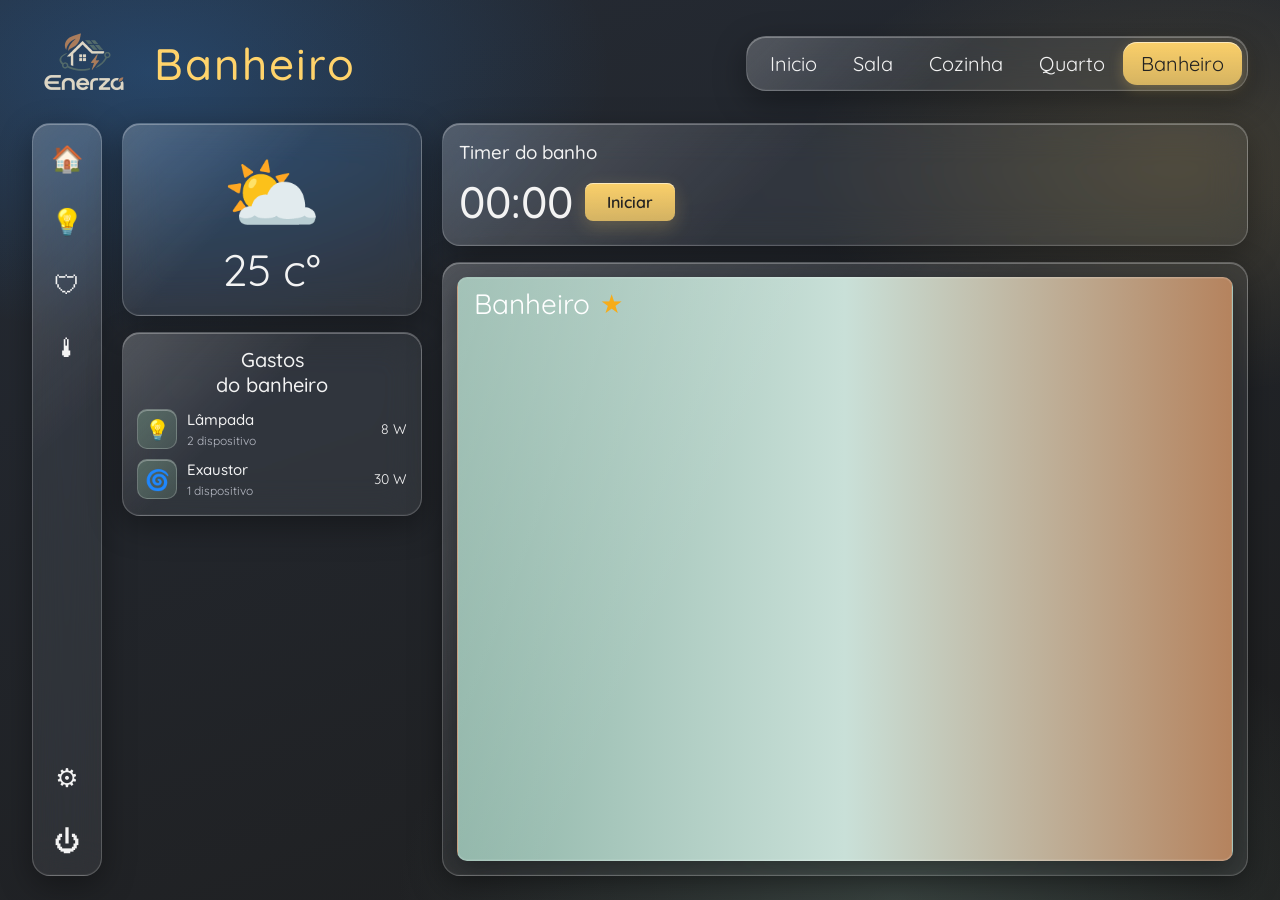
==== EXPO2026/Enerza/html/banheiro.html @ 9002fa0a "Add files via upload" ====
<!DOCTYPE html>
<html lang="pt-BR">

<head>
    <meta charset="utf-8">
    <meta name="viewport" content="width=device-width, initial-scale=1">
    <title>Enerzā - Banheiro</title>
    <link href="https://fonts.googleapis.com/css2?family=Quicksand:wght@400;500;600&display=swap" rel="stylesheet">
    <link rel="stylesheet" href="css/style.css">
</head>

<body>
    <div class="scr">
        <header>
            <div class="logo"><img src="css/img/logoEnerza.png" alt="Logo Enerzā"></div>
            <h1 class="t">Banheiro</h1>
            <div class="tabs"><a href="inicio.html">Inicio</a><a href="sala.html">Sala</a><a
                    href="cozinha.html">Cozinha</a><a href="quarto.html">Quarto</a><a href="banheiro.html"
                    class=on>Banheiro</a></div>
        </header>
        <div class="grid ">
            <nav class="box"><a href="inicio.html">🏠</a><a href="dispositivos.html">💡</a><a
                    href="usuario.html">🛡</a><a href="sala.html">🌡</a>
                <div class="sp"></div><a href="configuracao.html">⚙️</a><a href="index2.html">⏻</a>
            </nav>
            <div class="col">
                <div class="box weather">
                    <div class="ico">⛅</div>
                    <div class="tt">25 c°</div>
                </div>
                <div class="box energy">
                    <h3>Gastos<br>do banheiro</h3>
                    <div class="row">
                        <div class="ic">💡</div>
                        <div><b>Lâmpada</b><small>2 dispositivo</small></div><span class="w">8 W</span>
                    </div>
                    <div class="row">
                        <div class="ic">🌀</div>
                        <div><b>Exaustor</b><small>1 dispositivo</small></div><span class="w">30 W</span>
                    </div>
                </div>
            </div>
            <div class="right">
                <div class="box pad">
                    <h3>Timer do banho</h3>
                    <div class="chips">
                        <div class="big">00:00</div><a class="btn" href="#">Iniciar</a>
                    </div>
                </div>
                <div class="box rooms">
                    <div class="view p-banheiro">
                        <div class="tag">Banheiro <label class="star"><input type="checkbox" checked>★</label></div>
                    </div>
                </div>
            </div>
        </div>
    </div>
</body>

</html>
---- EXPO2026/Enerza/html/css/style.css ----
/* Enerzā - CSS compartilhado */
:root {
  --bg: #1e1e1e;
  --panel: #2f3541;
  --card: #363c48;
  --line: #c9ccd3;
  --txt: #f3f3f3;
  --mut: #b8bcc6;
  --y: #ffd36b;
  --g: #4cd137
}

* {
  box-sizing: border-box
}

body {
  margin: 0;
  background: var(--bg);
  color: var(--txt);
  font-family: 'Quicksand', system-ui, sans-serif;
  padding: 0
}

html,
body {
  height: 100%
}

a {
  color: inherit;
  text-decoration: none
}

.scr {
  width: 100%;
  min-height: 100vh;
  background: #252b35;
  padding: 24px 32px;
  display: flex;
  flex-direction: column
}

.box {
  border: 1px solid var(--line);
  border-radius: 12px;
  background: var(--panel);
  box-shadow: 0 3px 6px #0005
}

.y {
  color: var(--y)
}

.btn {
  display: inline-block;
  background: var(--y);
  color: #222;
  border: 0;
  border-radius: 8px;
  padding: 9px 22px;
  font: 600 16px Quicksand, sans-serif;
  cursor: pointer
}

.btn.o {
  background: none;
  color: var(--txt);
  border: 1px solid var(--line)
}

.lg {
  font-size: 26px;
  font-weight: 600;
  letter-spacing: 1px
}

/* entrada */
.auth,
.land {
  display: grid;
  grid-template-columns: 1fr 1fr;
  min-height: calc(100vh - 48px);
  border-radius: 8px;
  overflow: hidden;
  background: linear-gradient(135deg, #1c2029, #2b323f)
}

.land {
  align-items: center;
  padding: 30px 50px
}

.land h1 {
  font-size: 46px;
  font-weight: 500;
  margin: 10px 0 24px
}

.bot {
  font-size: 200px;
  text-align: center
}

.auth .l {
  padding: 40px;
  display: flex;
  flex-direction: column;
  justify-content: center;
  background: repeating-linear-gradient(45deg, #2a303b 0 24px, #1a1e26 24px 48px)
}

.auth .l h2 {
  font-size: 38px;
  font-weight: 500;
  margin: 0;
  max-width: 300px
}

.auth .r {
  padding: 40px 60px;
  display: flex;
  flex-direction: column;
  justify-content: center;
  gap: 12px;
  background: #202530
}

.auth h3 {
  margin: 0;
  font-size: 28px;
  font-weight: 500
}

.auth input[type=text],
.auth input[type=email],
.auth input[type=password] {
  width: 100%;
  padding: 10px 12px;
  border-radius: 6px;
  border: 1px solid #888;
  background: #e9e9ee;
  font: 16px Quicksand, sans-serif
}

.auth label {
  font-size: 13px;
  color: var(--mut)
}

.soc {
  display: flex;
  gap: 10px
}

.soc a {
  flex: 1;
  background: #eee;
  color: #222;
  border-radius: 6px;
  padding: 8px;
  font-weight: 600;
  text-align: center
}

.link {
  color: var(--y);
  font-size: 13px
}

/* cabeçalho */
header {
  display: flex;
  align-items: center;
  gap: 22px;
  flex-wrap: wrap
}

.logo {
  font-size: 26px;
  font-weight: 600;
  color: #ece6d8;
  text-align: center;
  line-height: 1
}

.logo span {
  display: block;
  font-size: 30px
}

h1.t {
  font-weight: 500;
  font-size: 44px;
  color: var(--y);
  margin: 0;
  letter-spacing: 2px
}

.tabs {
  margin-left: auto;
  display: flex;
  background: var(--card);
  border-radius: 18px;
  padding: 5px;
  box-shadow: 0 2px 6px #0006;
  flex-wrap: wrap
}

.tabs a {
  font-size: 20px;
  padding: 9px 18px;
  border-radius: 14px
}

.tabs a.on {
  background: var(--y);
  color: #222
}

.tabs a:hover:not(.on) {
  background: #ffffff14
}

/* layout */
.grid {
  display: grid;
  grid-template-columns: 70px 300px 1fr;
  gap: 20px;
  margin-top: 20px;
  flex: 1
}

.grid.w2c {
  grid-template-columns: 70px 1fr
}

nav {
  display: flex;
  flex-direction: column;
  align-items: center;
  padding: 12px 0;
  gap: 18px
}

nav a {
  font-size: 26px;
  padding: 6px 8px;
  border-radius: 10px
}

nav a.on,
nav a:hover {
  background: #ffffff1c
}

nav .sp {
  flex: 1
}

.col,
.right {
  display: flex;
  flex-direction: column;
  gap: 16px
}

.weather {
  text-align: center;
  padding: 18px 10px
}

.weather .ico {
  font-size: 80px
}

.weather .tt {
  font-size: 44px
}

.energy {
  padding: 14px 14px 6px
}

.energy h3 {
  margin: 0 0 12px;
  font-weight: 500;
  font-size: 20px;
  text-align: center
}

.row {
  display: flex;
  align-items: center;
  gap: 10px;
  margin-bottom: 10px
}

.ic {
  width: 40px;
  height: 40px;
  border-radius: 10px;
  background: #5a7068;
  display: grid;
  place-items: center;
  flex: none;
  font-size: 20px
}

.row b {
  font-weight: 500;
  font-size: 15px;
  display: block
}

.row small {
  font-size: 12px;
  color: var(--mut)
}

.row .w {
  margin-left: auto;
  font-size: 14px
}

.top {
  display: grid;
  grid-template-columns: 1fr 1fr;
  gap: 16px
}

.music {
  background: linear-gradient(#6b6f76, #5d6168);
  padding: 10px 12px;
  display: flex;
  flex-direction: column;
  gap: 8px
}

.m1 {
  display: flex;
  gap: 8px;
  align-items: center
}

.cover {
  width: 34px;
  height: 34px;
  border-radius: 5px;
  background: linear-gradient(135deg, #e91e8c, #3b2bd6)
}

.m1 b {
  font-size: 12px;
  display: block
}

.m1 small {
  font-size: 12px;
  color: #ddd
}

.bar {
  height: 4px;
  background: #ffffff55;
  border-radius: 3px
}

.bar i {
  display: block;
  height: 100%;
  width: 40%;
  background: #fff;
  border-radius: 3px
}

.ctl {
  display: flex;
  justify-content: center;
  gap: 30px;
  font-size: 22px
}

.wifi {
  padding: 10px 14px
}

.w1 {
  display: flex;
  align-items: center;
  gap: 8px;
  padding-bottom: 8px;
  border-bottom: 1px solid #8a8f99
}

.w1 b {
  color: var(--y);
  font-weight: 500;
  font-size: 17px;
  display: block;
  line-height: 1
}

.w1 small {
  font-size: 12px
}

.w2 {
  display: flex;
  justify-content: space-between;
  margin-top: 8px;
  font-size: 11px;
  gap: 6px
}

.w2 em {
  font-style: normal;
  color: var(--y);
  font-size: 13px;
  display: block
}

/* toggle (checkbox) */
.tg {
  margin-left: auto;
  position: relative;
  display: inline-block;
  width: 46px;
  height: 24px;
  flex: none
}

.tg input {
  opacity: 0;
  position: absolute;
  inset: 0;
  margin: 0;
  cursor: pointer;
  z-index: 1
}

.tg span {
  position: absolute;
  inset: 0;
  background: #777;
  border-radius: 14px;
  transition: .2s
}

.tg span::after {
  content: "";
  position: absolute;
  top: 3px;
  left: 3px;
  width: 18px;
  height: 18px;
  border-radius: 50%;
  background: #fff;
  transition: .2s
}

.tg input:checked+span {
  background: var(--g)
}

.tg input:checked+span::after {
  left: 25px
}

/* cômodos */
.rooms {
  padding: 14px;
  display: flex;
  flex-direction: column;
  gap: 14px;
  flex: 1
}

.view {
  position: relative;
  border-radius: 10px;
  overflow: hidden;
  border: 1px solid var(--line);
  min-height: 220px;
  flex: 1
}

.view .tag {
  position: absolute;
  left: 16px;
  top: 8px;
  font-size: 28px;
  display: flex;
  align-items: center;
  gap: 10px
}

.star {
  position: relative;
  font-size: 26px;
  cursor: pointer;
  color: #111
}

.star input {
  position: absolute;
  opacity: 0;
  inset: 0;
  cursor: pointer
}

.star:has(input:checked) {
  color: #f5a300
}

.p-quarto {
  background: linear-gradient(90deg, #b9895a 0 18%, #9bb3c7 18% 62%, #a97b4f 62%);
  color: #111
}

.p-sala {
  background: linear-gradient(#cfd8df, #9bb0c0 55%, #7d6a58 55%);
  color: #111
}

.p-cozinha {
  background: linear-gradient(135deg, #d9a36b, #8a5a3a 50%, #e8c9a0);
  color: #fff
}

.p-banheiro {
  background: linear-gradient(90deg, #8fb5a8, #c9e0d8 50%, #b5835e);
  color: #fff
}

.p-cam {
  background: linear-gradient(#2e2e2e, #161616);
  color: #eee
}

.live {
  position: absolute;
  right: 14px;
  top: 14px;
  font-size: 12px;
  background: #d33;
  border-radius: 10px;
  padding: 2px 8px
}

.pad {
  padding: 16px
}

.pad h3 {
  margin: 0 0 10px;
  font-weight: 500
}

.big {
  font-size: 44px;
  font-weight: 500
}

.chips {
  display: flex;
  gap: 12px;
  flex-wrap: wrap;
  align-items: center
}

.chip {
  background: var(--card);
  border: 1px solid var(--line);
  border-radius: 12px;
  padding: 12px 16px;
  min-width: 130px;
  text-align: center
}

.tiles {
  display: grid;
  grid-template-columns: repeat(2, 1fr);
  gap: 12px
}

.tile {
  display: block;
  border-radius: 10px;
  height: 22vh;
  min-height: 130px;
  position: relative;
  cursor: pointer;
  border: 2px solid transparent;
  padding: 10px;
  font-size: 18px;
  font-weight: 600;
  text-shadow: 0 1px 3px #000
}

.tile input {
  position: absolute;
  opacity: 0
}

.tile:has(input:checked) {
  border-color: var(--y)
}

/* configurações */
.cfg {
  display: flex;
  gap: 40px;
  justify-content: center;
  align-items: center;
  min-height: 60vh;
  flex-wrap: wrap
}

.cbtn {
  width: 200px;
  height: 170px;
  border-radius: 14px;
  background: var(--card);
  border: 1px solid var(--line);
  font-size: 20px;
  display: flex;
  flex-direction: column;
  align-items: center;
  justify-content: center;
  gap: 10px
}

.cbtn span {
  font-size: 54px
}

.cbtn:hover {
  border-color: var(--y);
  color: var(--y)
}

.prof {
  display: flex;
  align-items: center;
  gap: 16px;
  padding: 14px;
  margin-bottom: 14px
}

.av {
  width: 56px;
  height: 56px;
  border-radius: 50%;
  background: #aab;
  display: grid;
  place-items: center;
  font-size: 28px
}

.pref {
  display: grid;
  grid-template-columns: 1fr 1fr;
  gap: 14px
}

.pref .box {
  padding: 14px
}

.pref h4 {
  margin: 0 0 10px;
  font-weight: 500;
  color: var(--y)
}

.pref select {
  width: 100%;
  padding: 8px;
  border-radius: 6px;
  border: 1px solid #777;
  background: #e9e9ee;
  margin-bottom: 8px;
  font-family: inherit
}

.chk {
  display: flex;
  gap: 8px;
  align-items: center;
  font-size: 14px;
  margin-bottom: 8px
}

.dev {
  display: grid;
  grid-template-columns: repeat(3, 1fr);
  gap: 14px
}

.dc {
  background: var(--card);
  border: 1px solid var(--line);
  border-radius: 12px;
  padding: 16px;
  text-align: center;
  cursor: pointer;
  display: flex;
  flex-direction: column;
  align-items: center;
  gap: 4px;
  position: relative
}

.dc input {
  position: absolute;
  opacity: 0
}

.dc .e {
  font-size: 40px
}

.dc:has(input:checked) {
  color: var(--y);
  border-color: var(--y)
}

.dc small {
  color: var(--mut)
}

@media(max-width:820px) {
  .scr {
    padding: 14px
  }

  .grid,
  .grid.w2c {
    grid-template-columns: 58px 1fr
  }

  .right {
    grid-column: 1/-1
  }

  .top,
  .auth,
  .land,
  .pref {
    grid-template-columns: 1fr
  }

  .dev {
    grid-template-columns: 1fr 1fr
  }

  h1.t {
    font-size: 32px
  }

  .tabs {
    margin-left: 0
  }

  .bot {
    font-size: 110px
  }
}

/* ==========================================================
   GLACIAL GLASS — camada visual (mesma paleta do app)
   Só transparência, blur, reflexos, gradientes e sombras.
   ========================================================== */
:root {
  --glass: rgba(255, 255, 255, .07);
  --glass-hi: rgba(255, 255, 255, .16);
  --glass-edge: rgba(255, 255, 255, .20);
  --glass-shadow: 0 10px 32px rgba(0, 0, 0, .35), inset 0 1px 0 rgba(255, 255, 255, .28), inset 0 -1px 0 rgba(255, 255, 255, .04);
  --blur: blur(18px) saturate(140%);
}

/* fundo com profundidade: luzes suaves nas cores da marca */
body {
  background:
    radial-gradient(55% 45% at 12% 8%, rgba(45, 140, 240, .28), transparent 65%),
    radial-gradient(45% 40% at 92% 18%, rgba(255, 211, 107, .15), transparent 65%),
    radial-gradient(60% 55% at 70% 100%, rgba(90, 112, 104, .45), transparent 65%),
    linear-gradient(160deg, #252b35, #1e1e1e);
  background-attachment: fixed;
}

.scr {
  background: transparent
}

/* superfícies de vidro */
.box,
.tabs,
.chip,
.cbtn,
.dc,
.auth .r {
  background: linear-gradient(135deg, var(--glass-hi), rgba(255, 255, 255, 0) 42%), var(--glass);
  -webkit-backdrop-filter: var(--blur);
  backdrop-filter: var(--blur);
  border: 1px solid var(--glass-edge);
  box-shadow: var(--glass-shadow);
}

.box {
  border-radius: 18px
}

.tabs {
  border-radius: 20px
}

.chip {
  border-radius: 14px
}

/* menu lateral */
nav a {
  transition: .2s
}

nav a.on,
nav a:hover {
  background: linear-gradient(180deg, rgba(255, 211, 107, .28), rgba(255, 211, 107, .10));
  box-shadow: inset 0 1px 0 rgba(255, 255, 255, .35), 0 4px 14px rgba(255, 211, 107, .12)
}

/* abas */
.tabs a {
  transition: .2s
}

.tabs a.on {
  background: linear-gradient(180deg, rgba(255, 211, 107, .98), rgba(255, 211, 107, .78));
  color: #222;
  box-shadow: inset 0 1px 0 rgba(255, 255, 255, .55), 0 4px 14px rgba(255, 211, 107, .25)
}

.tabs a:hover:not(.on) {
  background: rgba(255, 255, 255, .12)
}

/* botões */
.btn {
  background: linear-gradient(180deg, rgba(255, 211, 107, .98), rgba(255, 211, 107, .78));
  box-shadow: inset 0 1px 0 rgba(255, 255, 255, .55), 0 6px 18px rgba(255, 211, 107, .22);
  transition: .2s
}

.btn:hover {
  transform: translateY(-1px);
  box-shadow: inset 0 1px 0 rgba(255, 255, 255, .6), 0 10px 24px rgba(255, 211, 107, .32)
}

.btn.o {
  background: linear-gradient(135deg, var(--glass-hi), rgba(255, 255, 255, 0) 60%), var(--glass);
  color: var(--txt);
  border: 1px solid var(--glass-edge);
  -webkit-backdrop-filter: var(--blur);
  backdrop-filter: var(--blur);
  box-shadow: var(--glass-shadow)
}

/* tela de login / cadastro / inicial */
.auth,
.land {
  background: transparent;
  border: 1px solid var(--glass-edge);
  box-shadow: var(--glass-shadow);
  -webkit-backdrop-filter: blur(8px);
  backdrop-filter: blur(8px)
}

.auth .l {
  background: repeating-linear-gradient(45deg, rgba(255, 255, 255, .06) 0 24px, rgba(255, 255, 255, .01) 24px 48px), linear-gradient(135deg, rgba(45, 140, 240, .10), rgba(90, 112, 104, .18))
}

.auth .r {
  border-radius: 0;
  border-width: 0 0 0 1px;
  box-shadow: inset 1px 0 0 rgba(255, 255, 255, .2)
}

.auth input[type=text],
.auth input[type=email],
.auth input[type=password],
.pref select {
  background: rgba(255, 255, 255, .10);
  color: var(--txt);
  border: 1px solid var(--glass-edge);
  box-shadow: inset 0 2px 6px rgba(0, 0, 0, .25);
  -webkit-backdrop-filter: blur(8px);
  backdrop-filter: blur(8px);
  outline: none;
  transition: .2s
}

.auth input:focus,
.pref select:focus {
  border-color: var(--y);
  box-shadow: inset 0 2px 6px rgba(0, 0, 0, .25), 0 0 0 3px rgba(255, 211, 107, .2)
}

.pref select option {
  background: #2f3541;
  color: #f3f3f3
}

.soc a {
  background: linear-gradient(135deg, rgba(255, 255, 255, .22), rgba(255, 255, 255, .08));
  color: var(--txt);
  border: 1px solid var(--glass-edge);
  box-shadow: inset 0 1px 0 rgba(255, 255, 255, .3);
  transition: .2s
}

.soc a:hover {
  background: rgba(255, 255, 255, .26)
}

/* ícones, toggles, player */
.ic {
  background: linear-gradient(135deg, rgba(90, 112, 104, .85), rgba(90, 112, 104, .45));
  border: 1px solid var(--glass-edge);
  box-shadow: inset 0 1px 0 rgba(255, 255, 255, .3)
}

.tg span {
  background: rgba(255, 255, 255, .22);
  box-shadow: inset 0 1px 3px rgba(0, 0, 0, .35)
}

.tg span::after {
  box-shadow: 0 2px 6px rgba(0, 0, 0, .4), inset 0 1px 0 #fff
}

.tg input:checked+span {
  background: linear-gradient(180deg, rgba(76, 209, 55, .95), rgba(76, 209, 55, .7))
}

.music {
  background: linear-gradient(135deg, rgba(255, 255, 255, .28), rgba(255, 255, 255, .06) 55%), rgba(107, 111, 118, .45)
}

.bar {
  background: rgba(255, 255, 255, .28);
  box-shadow: inset 0 1px 2px rgba(0, 0, 0, .3)
}

/* imagens / câmeras: moldura de vidro e reflexo diagonal */
.view {
  border-color: var(--glass-edge);
  box-shadow: 0 8px 24px rgba(0, 0, 0, .35), inset 0 0 0 1px rgba(255, 255, 255, .08)
}

.view::after {
  content: "";
  position: absolute;
  inset: 0;
  pointer-events: none;
  background: linear-gradient(115deg, rgba(255, 255, 255, .18), rgba(255, 255, 255, 0) 35%)
}

.live {
  background: rgba(211, 51, 51, .85);
  -webkit-backdrop-filter: blur(6px);
  backdrop-filter: blur(6px)
}

.tile {
  border-color: rgba(255, 255, 255, .22);
  box-shadow: 0 6px 18px rgba(0, 0, 0, .3), inset 0 1px 0 rgba(255, 255, 255, .3);
  transition: .2s
}

.tile:hover {
  transform: translateY(-2px)
}

/* cards de dispositivos e botões de configuração */
.dc,
.cbtn {
  border-radius: 18px;
  transition: .2s
}

.dc:hover,
.cbtn:hover {
  transform: translateY(-3px);
  background: linear-gradient(135deg, rgba(255, 255, 255, .22), rgba(255, 255, 255, 0) 45%), rgba(255, 211, 107, .08)
}

.dc:has(input:checked) {
  background: linear-gradient(135deg, rgba(255, 211, 107, .28), rgba(255, 211, 107, .06) 60%), var(--glass);
  box-shadow: var(--glass-shadow), 0 0 24px rgba(255, 211, 107, .12)
}

.av {
  background: linear-gradient(135deg, rgba(255, 255, 255, .5), rgba(255, 255, 255, .2));
  border: 1px solid var(--glass-edge)
}

/* acessibilidade e fallback */
@media(prefers-reduced-transparency:reduce) {

  .box,
  .tabs,
  .chip,
  .cbtn,
  .dc,
  .auth .r {
    background: #363c48;
    -webkit-backdrop-filter: none;
    backdrop-filter: none
  }
}

@supports not ((backdrop-filter:blur(1px)) or (-webkit-backdrop-filter:blur(1px))) {

  .box,
  .tabs,
  .chip,
  .cbtn,
  .dc,
  .auth .r {
    background: rgba(54, 60, 72, .92)
  }
}
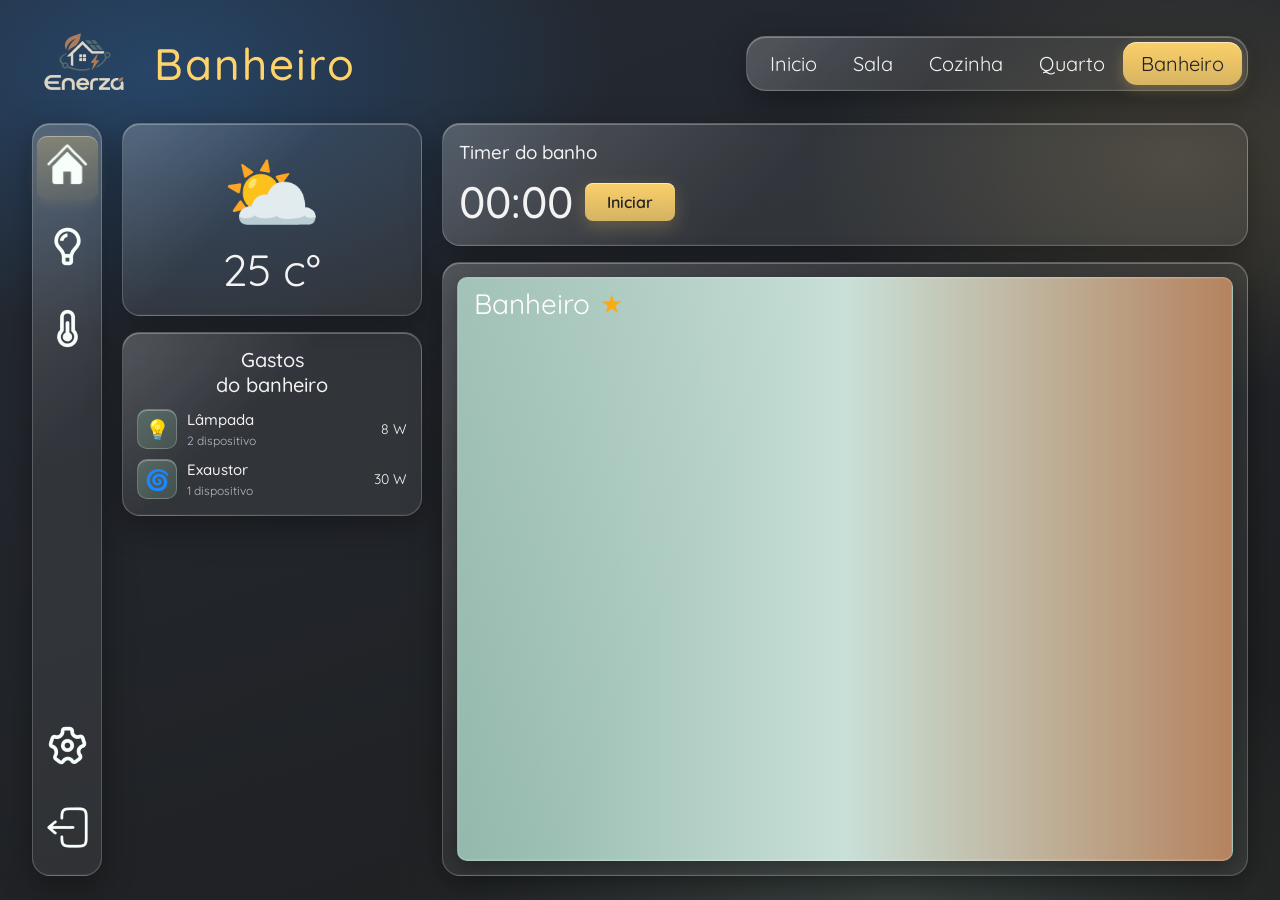
==== commit 78cc0ffc: "novo commit" ====
--- a/EXPO2026/Enerza/html/banheiro.html
+++ b/EXPO2026/Enerza/html/banheiro.html
@@ -4,7 +4,7 @@
 <head>
     <meta charset="utf-8">
     <meta name="viewport" content="width=device-width, initial-scale=1">
-    <title>Enerzā - Banheiro</title>
+    <title>Enerza - Banheiro</title>
     <link href="https://fonts.googleapis.com/css2?family=Quicksand:wght@400;500;600&display=swap" rel="stylesheet">
     <link rel="stylesheet" href="css/style.css">
 </head>
@@ -19,9 +19,15 @@
                     class=on>Banheiro</a></div>
         </header>
         <div class="grid ">
-            <nav class="box"><a href="inicio.html">🏠</a><a href="dispositivos.html">💡</a><a
-                    href="usuario.html">🛡</a><a href="sala.html">🌡</a>
-                <div class="sp"></div><a href="configuracao.html">⚙️</a><a href="index2.html">⏻</a>
+            <nav class="box"><a href="inicio.html" class=on><img src="css/img/casa.png" alt="Início"></a>
+                <a href="dispositivos.html"><img src="css/img/lampada.png" alt="Dispositivos"></a>
+            
+                <a href="sala.html"><img src="css/img/temp.png" alt="Sala"></a>
+
+                <div class="sp"></div>
+                
+                <a href="configuracao.html"><img src="css/img/config.png" alt="Configurações"></a>
+                <a href="index2.html" id="sair" title="Sair"><img src="css/img/saida.png" alt="Sair"></a>
             </nav>
             <div class="col">
                 <div class="box weather">
--- a/EXPO2026/Enerza/html/css/style.css
+++ b/EXPO2026/Enerza/html/css/style.css
@@ -272,6 +272,10 @@
 
 .weather .ico {
   font-size: 80px
+}
+
+.fontcarregando {
+  font-size: 44px;
 }
 
 .weather .tt {
@@ -780,7 +784,14 @@
   --blur: blur(18px) saturate(140%);
 }
 
-/* fundo com profundidade: luzes suaves nas cores da marca */
+/* fundo com profundidade: luzes suaves nas cores da marca 
+
+caso queira deixar igual do figma
+background: linear-gradient(180deg, #222831 25%, #393E46 75%);
+  background-attachment: fixed;
+
+
+*/
 body {
   background:
     radial-gradient(55% 45% at 12% 8%, rgba(45, 140, 240, .28), transparent 65%),
@@ -802,8 +813,8 @@
 .dc,
 .auth .r {
   background: linear-gradient(135deg, var(--glass-hi), rgba(255, 255, 255, 0) 42%), var(--glass);
-  -webkit-backdrop-filter: var(--blur);
-  backdrop-filter: var(--blur);
+  /*-webkit-backdrop-filter: var(--blur);
+  backdrop-filter: var(--blur);*/
   border: 1px solid var(--glass-edge);
   box-shadow: var(--glass-shadow);
 }
@@ -1031,4 +1042,38 @@
   .auth .r {
     background: rgba(54, 60, 72, .92)
   }
+}
+
+.login-links {
+  display: flex;
+  justify-content: space-between;
+  align-items: center;
+  width: 100%; /* Garante que o container ocupe toda a largura disponível */
+  margin-bottom: 15px; /* Espaçamento em relação aos botões abaixo */
+}
+
+
+/* Estilo usuarios */
+
+.nome {
+    font-size: 2em;
+    font-weight: bold;
+    unicode-bidi: isolate;
+}
+
+.infopq{
+    font-size: 1em;
+    unicode-bidi: isolate;
+
+
+}
+
+/* Estilo familias */
+.fam {
+  display: flex;
+  align-items: center;
+  gap: 16px;
+  padding: 14px;
+  margin-bottom: 12px
+  
 }
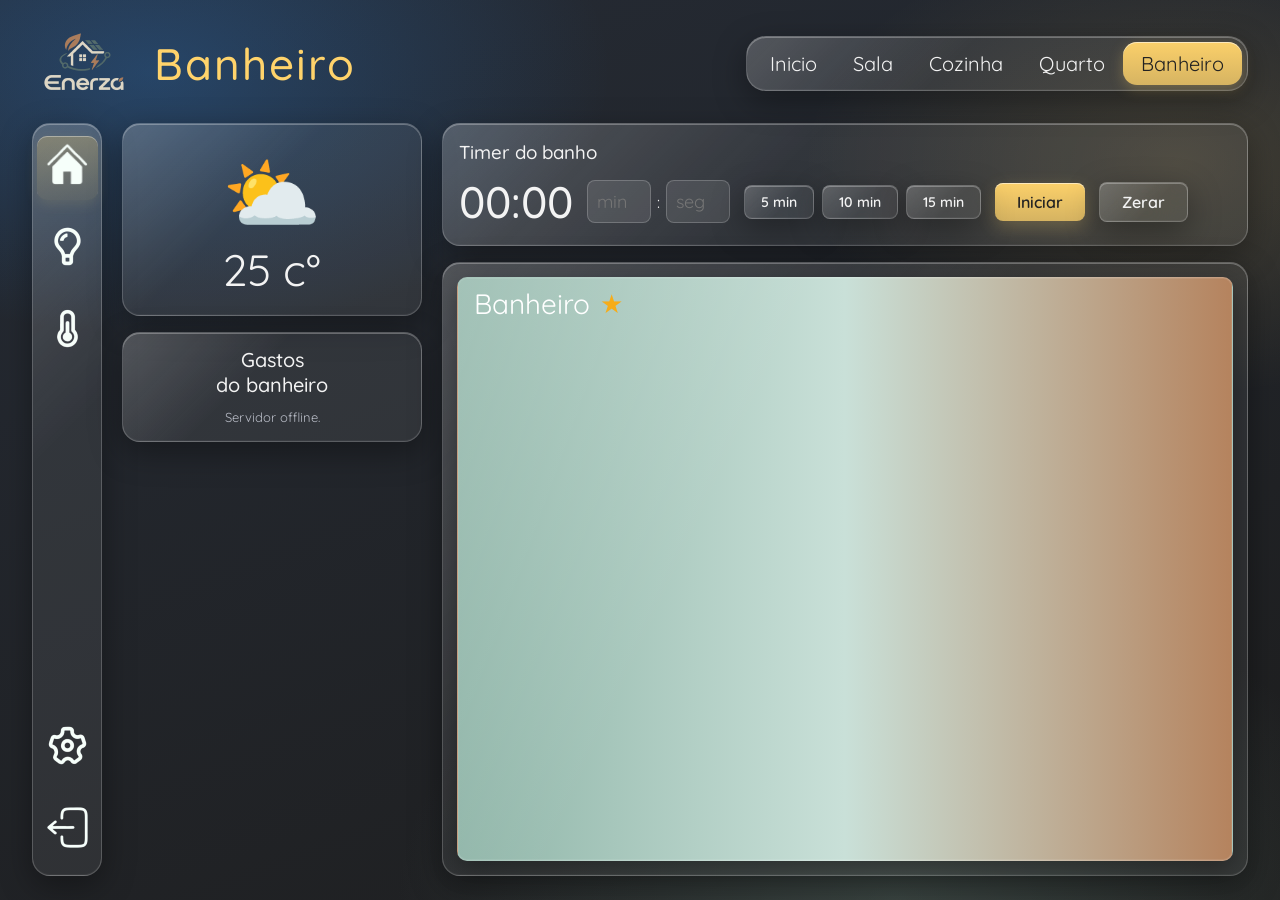
==== commit fce830e9: "Add files via upload" ====
--- a/EXPO2026/Enerza/html/banheiro.html
+++ b/EXPO2026/Enerza/html/banheiro.html
@@ -36,22 +36,13 @@
                 </div>
                 <div class="box energy">
                     <h3>Gastos<br>do banheiro</h3>
-                    <div class="row">
-                        <div class="ic">💡</div>
-                        <div><b>Lâmpada</b><small>2 dispositivo</small></div><span class="w">8 W</span>
-                    </div>
-                    <div class="row">
-                        <div class="ic">🌀</div>
-                        <div><b>Exaustor</b><small>1 dispositivo</small></div><span class="w">30 W</span>
-                    </div>
-                </div>
+                    <div class="gastos" data-comodo="banheiro"><small class="gastos-vazio">Carregando...</small></div>
+</div>
             </div>
             <div class="right">
                 <div class="box pad">
                     <h3>Timer do banho</h3>
-                    <div class="chips">
-                        <div class="big">00:00</div><a class="btn" href="#">Iniciar</a>
-                    </div>
+                    <div class="chips" data-timer="banho" data-msg="O tempo do seu banho acabou!" data-presets="5,10,15"></div>
                 </div>
                 <div class="box rooms">
                     <div class="view p-banheiro">
@@ -61,6 +52,8 @@
             </div>
         </div>
     </div>
+    <script src="script/gastos.js"></script>
+    <script src="script/timer.js"></script>
 </body>
 
 </html>
--- a/EXPO2026/Enerza/html/css/style.css
+++ b/EXPO2026/Enerza/html/css/style.css
@@ -1069,11 +1069,419 @@
 }
 
 /* Estilo familias */
+.fam-add {
+  display: none;
+  align-items: center;
+  gap: 12px;
+  flex-wrap: wrap;
+  padding: 14px 18px;
+  margin-bottom: 16px;
+  max-width: 820px
+}
+
+.fam-add input {
+  flex: 1;
+  min-width: 220px;
+  padding: 10px 12px;
+  border-radius: 8px;
+  border: 1px solid var(--glass-edge);
+  background: rgba(255, 255, 255, .10);
+  color: var(--txt);
+  font: 16px Quicksand, sans-serif;
+  box-shadow: inset 0 2px 6px rgba(0, 0, 0, .25);
+  outline: none;
+  transition: .2s
+}
+
+.fam-add input::placeholder {
+  color: var(--mut)
+}
+
+.fam-add input:focus {
+  border-color: var(--y);
+  box-shadow: inset 0 2px 6px rgba(0, 0, 0, .25), 0 0 0 3px rgba(255, 211, 107, .2)
+}
+
+.fam-msg {
+  width: 100%;
+  font-size: 14px
+}
+
+.fam-msg:empty {
+  display: none
+}
+
+.fam-msg.erro {
+  color: #ff8a80
+}
+
+.fam-msg.ok {
+  color: #80e0a0
+}
+
+.fam-lista {
+  display: flex;
+  flex-direction: column;
+  gap: 12px;
+  max-width: 820px
+}
+
 .fam {
   display: flex;
   align-items: center;
   gap: 16px;
-  padding: 14px;
-  margin-bottom: 12px
-  
-}+  padding: 14px 18px;
+  margin-bottom: 0
+}
+
+.fam .av {
+  flex: none;
+  width: 60px;
+  height: 60px;
+  font-size: 30px
+}
+
+.fam.eu {
+  border-color: rgba(255, 211, 107, .55)
+}
+
+.fam-info {
+  min-width: 0;
+  display: flex;
+  flex-direction: column;
+  gap: 2px
+}
+
+.fam-nome {
+  font-size: 20px;
+  font-weight: 600;
+  overflow-wrap: anywhere
+}
+
+.fam-nome em {
+  font-style: normal;
+  font-weight: 500;
+  font-size: 14px;
+  color: var(--y);
+  margin-left: 6px
+}
+
+.fam-email {
+  font-size: 14px;
+  color: var(--mut);
+  overflow-wrap: anywhere
+}
+
+.badge {
+  margin-left: auto;
+  flex: none;
+  font-size: 13px;
+  font-weight: 600;
+  padding: 5px 14px;
+  border-radius: 999px;
+  border: 1px solid var(--glass-edge);
+  background: rgba(255, 255, 255, .08)
+}
+
+.btn.peq {
+  flex: none;
+  padding: 7px 16px;
+  font-size: 14px
+}
+
+.btn.perigo {
+  flex: none;
+  padding: 7px 16px;
+  font-size: 14px;
+  background: linear-gradient(180deg, rgba(255, 138, 128, .95), rgba(229, 80, 70, .8));
+  color: #fff;
+  box-shadow: inset 0 1px 0 rgba(255, 255, 255, .4), 0 6px 18px rgba(229, 80, 70, .22)
+}
+
+.badge.admin {
+  background: linear-gradient(180deg, rgba(255, 211, 107, .98), rgba(255, 211, 107, .78));
+  color: #222;
+  border-color: transparent
+}
+
+@media(max-width:820px) {
+  .fam {
+    flex-wrap: wrap
+  }
+
+  .badge {
+    margin-left: 76px
+  }
+}
+
+
+/* Estilo usuario */
+.prof .fam-info {
+  flex: 1
+}
+
+.prof .fam-nome {
+  font-size: 24px
+}
+
+.prof .fam-fam {
+  font-size: 13px;
+  color: var(--y)
+}
+
+.prof .av {
+  flex: none;
+  width: 64px;
+  height: 64px;
+  font-size: 32px
+}
+
+.prof .btn {
+  flex: none
+}
+
+.senha-box {
+  display: none;
+  flex-direction: column;
+  gap: 6px;
+  padding: 18px;
+  margin-bottom: 14px;
+  max-width: 520px
+}
+
+.senha-box h4 {
+  margin: 0 0 6px;
+  font-weight: 500;
+  color: var(--y)
+}
+
+.senha-box label {
+  font-size: 13px;
+  color: var(--mut);
+  margin-top: 6px
+}
+
+.senha-box input {
+  width: 100%;
+  padding: 10px 12px;
+  border-radius: 8px;
+  border: 1px solid var(--glass-edge);
+  background: rgba(255, 255, 255, .10);
+  color: var(--txt);
+  font: 16px Quicksand, sans-serif;
+  box-shadow: inset 0 2px 6px rgba(0, 0, 0, .25);
+  outline: none;
+  transition: .2s
+}
+
+.senha-box input:focus {
+  border-color: var(--y);
+  box-shadow: inset 0 2px 6px rgba(0, 0, 0, .25), 0 0 0 3px rgba(255, 211, 107, .2)
+}
+
+.senha-box .acoes {
+  display: flex;
+  gap: 10px;
+  margin-top: 12px
+}
+
+@media(max-width:820px) {
+  .prof {
+    flex-wrap: wrap
+  }
+}
+
+/* Dispositivos (Tuya / Smart Life) */
+.dev-wrap {
+  min-width: 0
+}
+
+.dev-bar {
+  display: flex;
+  align-items: center;
+  justify-content: space-between;
+  gap: 12px;
+  flex-wrap: wrap;
+  margin-bottom: 14px
+}
+
+.dev-resumo {
+  color: var(--mut);
+  font-size: 15px
+}
+
+.dev-add {
+  max-width: none
+}
+
+.fam-add select {
+  flex: 1;
+  min-width: 160px;
+  padding: 10px 12px;
+  border-radius: 8px;
+  border: 1px solid var(--glass-edge);
+  background: rgba(255, 255, 255, .10);
+  color: var(--txt);
+  font: 16px Quicksand, sans-serif;
+  outline: none
+}
+
+.fam-add select#icone {
+  flex: 0 0 90px;
+  min-width: 80px;
+  font-size: 22px;
+  padding: 6px 10px
+}
+
+.fam-add select option {
+  color: #222;
+  font-size: 18px
+}
+
+.fam-add input.peq {
+  flex: 0 0 120px;
+  min-width: 100px
+}
+
+.dc.indisp {
+  opacity: .6;
+  cursor: not-allowed
+}
+
+.dc .x {
+  position: absolute;
+  top: 8px;
+  right: 10px;
+  background: none;
+  border: 0;
+  color: var(--mut);
+  font-size: 16px;
+  cursor: pointer;
+  padding: 2px 6px;
+  border-radius: 6px
+}
+
+.dc .x:hover {
+  color: #ff8a80;
+  background: rgba(255, 255, 255, .1)
+}
+
+/* Cômodo no card e gastos por cômodo */
+.dc select.cm {
+  margin-top: 6px;
+  padding: 3px 6px;
+  border-radius: 6px;
+  border: 1px solid var(--line);
+  background: rgba(255, 255, 255, .08);
+  color: var(--mut);
+  font: 12px Quicksand, sans-serif;
+  cursor: pointer
+}
+
+.dc select.cm option {
+  color: #222
+}
+
+.gastos-vazio {
+  display: block;
+  color: var(--mut);
+  font-size: 13px;
+  text-align: center;
+  margin-bottom: 10px
+}
+
+.gastos-vazio a {
+  color: var(--y)
+}
+
+.row.total {
+  border-top: 1px solid var(--line);
+  padding-top: 10px
+}
+
+/* Timers (cozinha e banheiro) */
+.chips[data-timer] {
+  gap: 14px
+}
+
+.tm-campos {
+  display: flex;
+  align-items: center;
+  gap: 6px
+}
+
+.tm-campos input {
+  width: 64px;
+  padding: 9px 8px;
+  border-radius: 8px;
+  border: 1px solid var(--glass-edge);
+  background: rgba(255, 255, 255, .10);
+  color: var(--txt);
+  font: 18px Quicksand, sans-serif;
+  text-align: center;
+  outline: none
+}
+
+.tm-campos input:focus {
+  border-color: var(--y)
+}
+
+.tm-campos input:disabled {
+  opacity: .5
+}
+
+.tm-pre {
+  display: flex;
+  gap: 8px
+}
+
+.tm-pre.off {
+  opacity: .4;
+  pointer-events: none
+}
+
+.chips[data-timer].rodando .big {
+  color: var(--y)
+}
+
+.chips[data-timer].erro .tm-campos {
+  animation: tm-treme .3s 2
+}
+
+@keyframes tm-treme {
+  25% { transform: translateX(-5px) }
+  75% { transform: translateX(5px) }
+}
+
+.alarme {
+  position: fixed;
+  inset: 0;
+  z-index: 9999;
+  display: flex;
+  flex-direction: column;
+  align-items: center;
+  justify-content: center;
+  gap: 24px;
+  padding: 24px;
+  text-align: center;
+  color: #fff;
+  animation: alarme-pisca .8s ease-in-out infinite
+}
+
+.alarme-ic {
+  font-size: 90px
+}
+
+.alarme-msg {
+  font-size: clamp(28px, 6vw, 56px);
+  font-weight: 600
+}
+
+@keyframes alarme-pisca {
+  0%, 100% { background: rgba(210, 20, 20, .95) }
+  50% { background: rgba(60, 0, 0, .95) }
+}
+
+@media (prefers-reduced-motion: reduce) {
+  .alarme { animation-duration: 2.4s }
+}
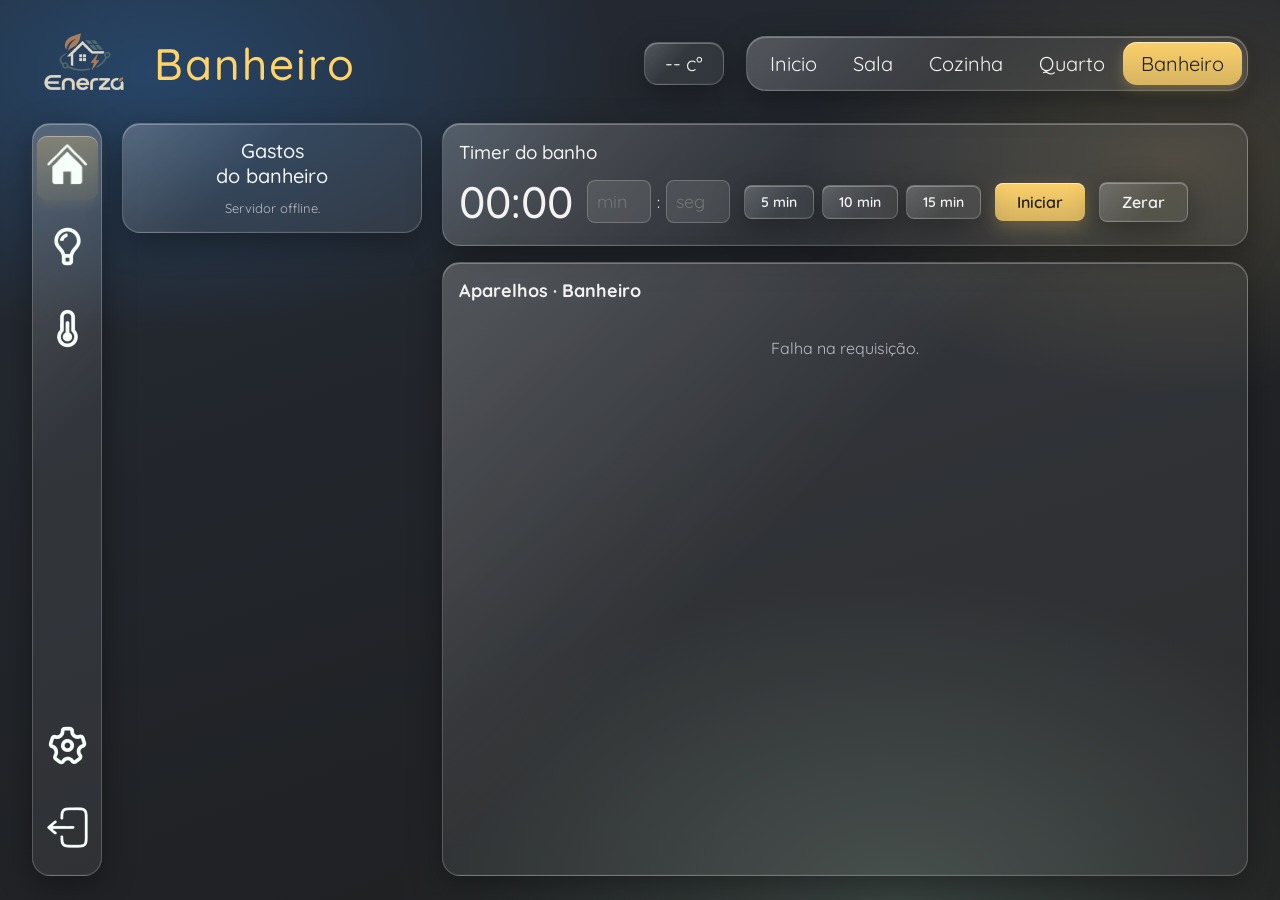
==== commit 2a5c8328: "Add files via upload" ====
--- a/EXPO2026/Enerza/html/banheiro.html
+++ b/EXPO2026/Enerza/html/banheiro.html
@@ -14,6 +14,7 @@
         <header>
             <div class="logo"><img src="css/img/logoEnerza.png" alt="Logo Enerzā"></div>
             <h1 class="t">Banheiro</h1>
+            <div class="temp-pill" id="temp-topo" title="Taboão da Serra - SP">-- c°</div>
             <div class="tabs"><a href="inicio.html">Inicio</a><a href="sala.html">Sala</a><a
                     href="cozinha.html">Cozinha</a><a href="quarto.html">Quarto</a><a href="banheiro.html"
                     class=on>Banheiro</a></div>
@@ -30,10 +31,6 @@
                 <a href="index2.html" id="sair" title="Sair"><img src="css/img/saida.png" alt="Sair"></a>
             </nav>
             <div class="col">
-                <div class="box weather">
-                    <div class="ico">⛅</div>
-                    <div class="tt">25 c°</div>
-                </div>
                 <div class="box energy">
                     <h3>Gastos<br>do banheiro</h3>
                     <div class="gastos" data-comodo="banheiro"><small class="gastos-vazio">Carregando...</small></div>
@@ -44,15 +41,13 @@
                     <h3>Timer do banho</h3>
                     <div class="chips" data-timer="banho" data-msg="O tempo do seu banho acabou!" data-presets="5,10,15"></div>
                 </div>
-                <div class="box rooms">
-                    <div class="view p-banheiro">
-                        <div class="tag">Banheiro <label class="star"><input type="checkbox" checked>★</label></div>
-                    </div>
-                </div>
+                <div class="box ctl-painel" data-comodo="banheiro"></div>
             </div>
         </div>
     </div>
     <script src="script/gastos.js"></script>
+    <script src="script/clima.js"></script>
+    <script src="script/controle.js"></script>
     <script src="script/timer.js"></script>
 </body>
 
--- a/EXPO2026/Enerza/html/css/style.css
+++ b/EXPO2026/Enerza/html/css/style.css
@@ -1485,3 +1485,317 @@
 @media (prefers-reduced-motion: reduce) {
   .alarme { animation-duration: 2.4s }
 }
+
+/* Lâmpada: cor, brilho e branco */
+.dc button.lz {
+  margin-top: 6px;
+  padding: 4px 10px;
+  border-radius: 8px;
+  border: 1px solid var(--line);
+  background: rgba(255, 255, 255, .08);
+  color: var(--txt);
+  font: 13px Quicksand, sans-serif;
+  cursor: pointer
+}
+
+.dc button.lz:hover {
+  border-color: var(--y);
+  color: var(--y)
+}
+
+.luz-painel {
+  display: none;
+  flex-direction: column;
+  gap: 14px;
+  padding: 16px 18px;
+  margin-bottom: 14px
+}
+
+.luz-painel.desl .luz-lin {
+  opacity: .45;
+  pointer-events: none
+}
+
+.luz-topo {
+  display: flex;
+  align-items: center;
+  justify-content: space-between;
+  font-size: 18px
+}
+
+.luz-lin {
+  display: flex;
+  align-items: center;
+  gap: 12px;
+  flex-wrap: wrap
+}
+
+.luz-rot {
+  width: 64px;
+  color: var(--mut)
+}
+
+.luz-lin input[type=range] {
+  flex: 1;
+  min-width: 140px;
+  accent-color: var(--y)
+}
+
+.luz-lin input[type=color] {
+  width: 48px;
+  height: 36px;
+  padding: 0;
+  border: 1px solid var(--glass-edge);
+  border-radius: 8px;
+  background: none;
+  cursor: pointer
+}
+
+.luz-lin output {
+  width: 44px;
+  text-align: right
+}
+
+.luz-sw {
+  display: flex;
+  gap: 8px;
+  flex-wrap: wrap
+}
+
+.luz-sw .sw {
+  width: 30px;
+  height: 30px;
+  border-radius: 50%;
+  border: 2px solid rgba(255, 255, 255, .5);
+  cursor: pointer;
+  padding: 0
+}
+
+.luz-sw .sw:hover {
+  transform: scale(1.12)
+}
+
+.luz-sw .sw.branco {
+  background: #fff;
+  color: #444;
+  font-size: 15px;
+  line-height: 1
+}
+
+.luz-aviso {
+  display: none;
+  color: var(--mut)
+}
+
+/* Temperatura no topo */
+.temp-pill {
+  margin-left: auto;
+  padding: 8px 20px;
+  font-size: 20px;
+  border-radius: 14px;
+  background: linear-gradient(135deg, var(--glass-hi), rgba(255, 255, 255, 0) 42%), var(--glass);
+  border: 1px solid var(--glass-edge);
+  box-shadow: var(--glass-shadow);
+  white-space: nowrap
+}
+
+.temp-pill+.tabs {
+  margin-left: 0
+}
+
+/* Painel de aparelhos (tomadas e lâmpada) */
+.ctl-painel {
+  padding: 16px;
+  display: flex;
+  flex-direction: column;
+  gap: 12px;
+  flex: 1
+}
+
+.ctl-topo {
+  display: flex;
+  align-items: center;
+  justify-content: space-between;
+  gap: 12px;
+  font-size: 18px
+}
+
+.ctl-topo .btn.off {
+  opacity: .45
+}
+
+.ctl-msg {
+  color: #ff8a80;
+  font-size: 14px;
+  min-height: 0
+}
+
+.ctl-msg:empty {
+  display: none
+}
+
+.ctl-corpo {
+  display: grid;
+  grid-template-columns: 1fr 260px;
+  gap: 16px;
+  flex: 1;
+  min-height: 0
+}
+
+.ctl-corpo.uma {
+  grid-template-columns: 1fr
+}
+
+.ctl-vazio {
+  grid-column: 1 / -1;
+  color: var(--mut);
+  text-align: center;
+  padding: 24px 0
+}
+
+.ctl-vazio a {
+  color: var(--y)
+}
+
+.ctl-plugs {
+  display: flex;
+  flex-direction: column;
+  gap: 12px;
+  max-height: 440px;
+  overflow-y: auto;
+  padding-right: 2px
+}
+
+.ctl-plug,
+.ctl-lamp {
+  border: 1px solid var(--glass-edge);
+  border-radius: 12px;
+  background: rgba(255, 255, 255, .04)
+}
+
+.ctl-plug {
+  padding: 10px 16px 12px
+}
+
+.ctl-plug.indisp {
+  opacity: .6
+}
+
+.ctl-nome {
+  text-align: center;
+  font-size: 22px;
+  margin-bottom: 6px
+}
+
+.ctl-lin {
+  display: flex;
+  align-items: center;
+  justify-content: space-between;
+  gap: 10px
+}
+
+.ctl-lin small {
+  color: var(--mut);
+  font-size: 14px
+}
+
+.ctl-lamp {
+  padding: 12px 14px 16px;
+  display: flex;
+  flex-direction: column;
+  align-items: center;
+  gap: 14px
+}
+
+.ctl-lamp.desl .ctl-roda,
+.ctl-lamp.desl .ctl-brilho {
+  opacity: .45
+}
+
+.ctl-abas {
+  display: flex;
+  gap: 6px;
+  flex-wrap: wrap;
+  justify-content: center
+}
+
+.ctl-abas button {
+  border: 1px solid var(--glass-edge);
+  background: transparent;
+  color: var(--mut);
+  border-radius: 8px;
+  padding: 3px 10px;
+  font: 13px Quicksand, sans-serif;
+  cursor: pointer
+}
+
+.ctl-abas button.on {
+  background: var(--y);
+  color: #222;
+  border-color: var(--y)
+}
+
+.ctl-power {
+  width: 104px;
+  height: 104px;
+  padding: 0;
+  border: 0;
+  background: none;
+  color: var(--mut);
+  cursor: pointer;
+  transition: .2s
+}
+
+.ctl-power svg {
+  width: 100%;
+  height: 100%
+}
+
+.ctl-power.on {
+  color: #fff;
+  filter: drop-shadow(0 0 10px rgba(255, 211, 107, .55))
+}
+
+.ctl-power:hover {
+  color: var(--y)
+}
+
+.ctl-roda {
+  position: relative;
+  width: 170px;
+  height: 170px;
+  border-radius: 50%;
+  cursor: crosshair;
+  background: radial-gradient(closest-side, #fff, rgba(255, 255, 255, 0)),
+    conic-gradient(#f00, #ff0, #0f0, #0ff, #00f, #f0f, #f00);
+  box-shadow: 0 4px 14px rgba(0, 0, 0, .4)
+}
+
+.ctl-marca {
+  position: absolute;
+  width: 16px;
+  height: 16px;
+  border-radius: 50%;
+  border: 3px solid #fff;
+  box-shadow: 0 0 0 1px rgba(0, 0, 0, .5), 0 2px 6px rgba(0, 0, 0, .5);
+  transform: translate(-50%, -50%);
+  pointer-events: none;
+  display: none
+}
+
+.ctl-brilho {
+  width: 90%;
+  accent-color: var(--y)
+}
+
+@media (max-width: 900px) {
+  .ctl-corpo {
+    grid-template-columns: 1fr
+  }
+}
+
+.ctl-acoes {
+  display: flex;
+  gap: 8px;
+  flex-wrap: wrap
+}
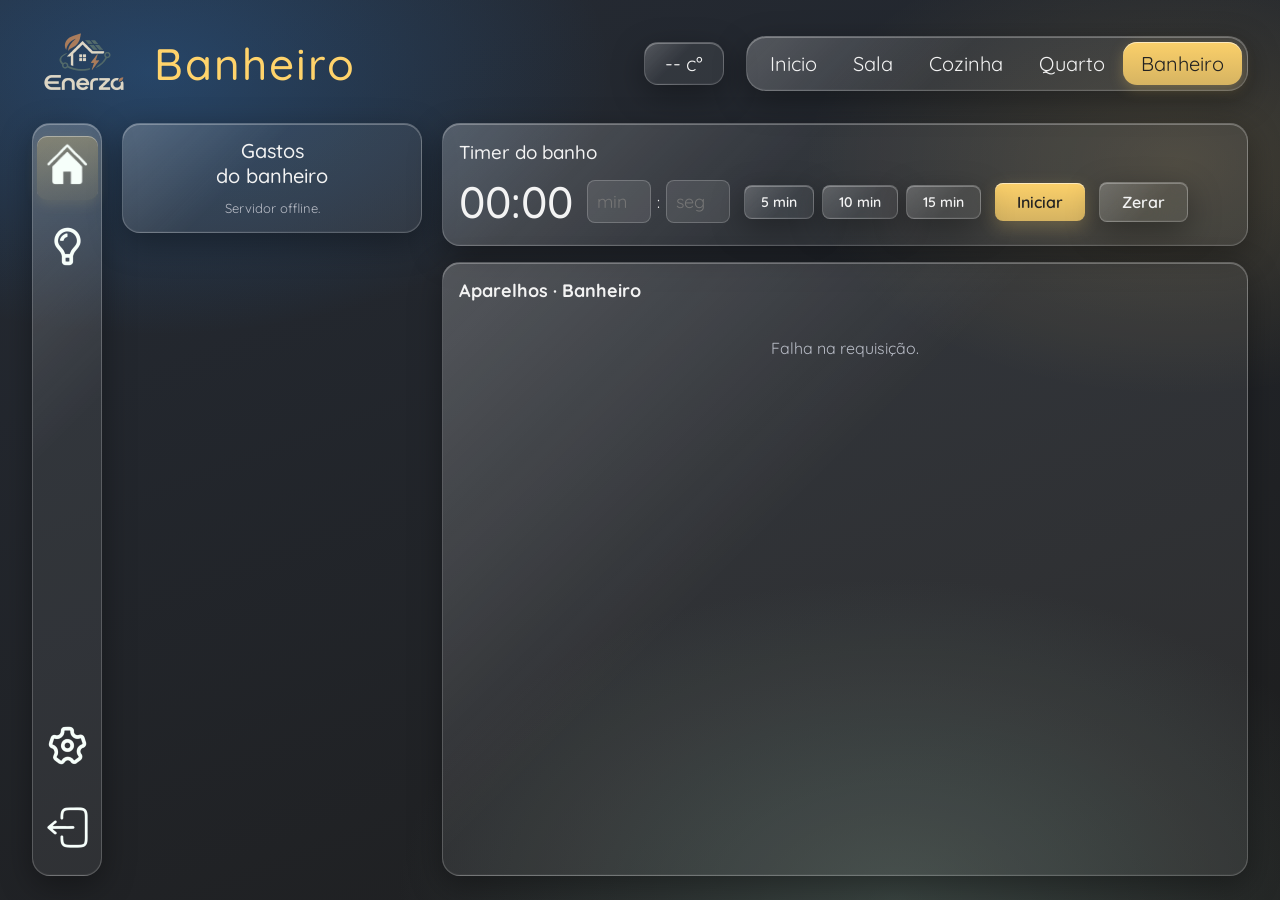
==== commit 7621d88d: "Add files via upload" ====
--- a/EXPO2026/Enerza/html/banheiro.html
+++ b/EXPO2026/Enerza/html/banheiro.html
@@ -23,8 +23,7 @@
             <nav class="box"><a href="inicio.html" class=on><img src="css/img/casa.png" alt="Início"></a>
                 <a href="dispositivos.html"><img src="css/img/lampada.png" alt="Dispositivos"></a>
             
-                <a href="sala.html"><img src="css/img/temp.png" alt="Sala"></a>
-
+                
                 <div class="sp"></div>
                 
                 <a href="configuracao.html"><img src="css/img/config.png" alt="Configurações"></a>
